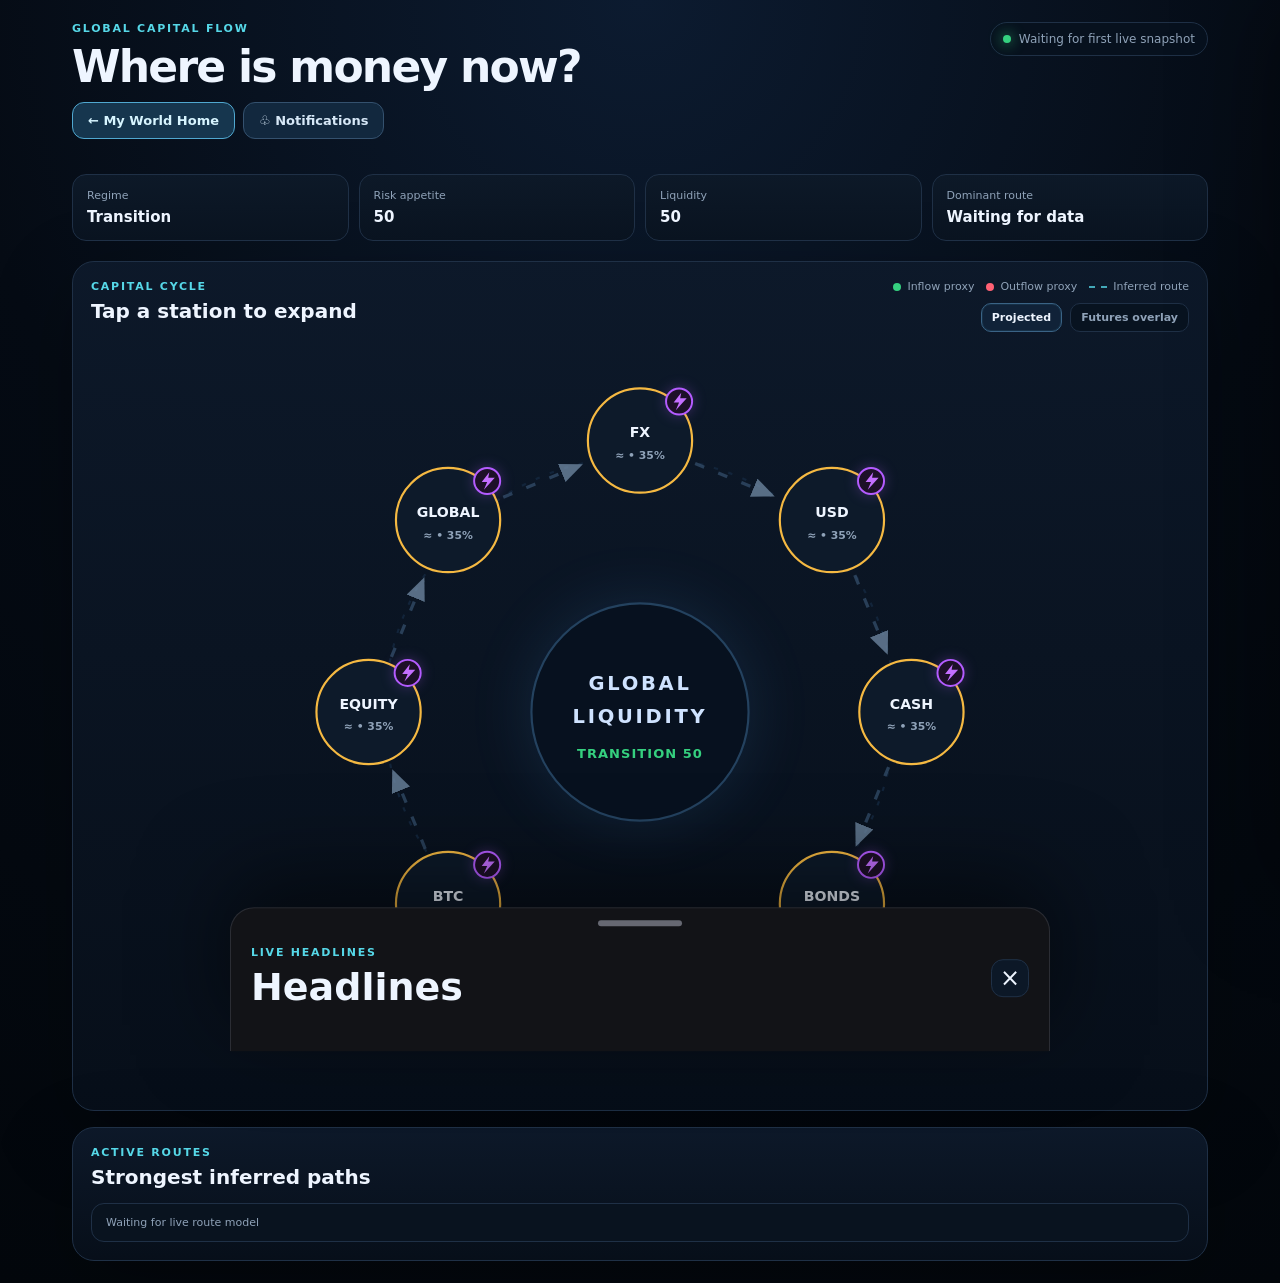
==== capital-flow.html @ 1a3ff0c4 "Preserve original capital flow dashboard as standalone module" ====
<!doctype html>
<html lang="en">
<head>
  <meta charset="utf-8" />
  <meta name="viewport" content="width=device-width,initial-scale=1,viewport-fit=cover" />
  <meta name="theme-color" content="#08111f" />
  <meta name="apple-mobile-web-app-capable" content="yes" />
  <meta name="apple-mobile-web-app-status-bar-style" content="black-translucent" />
  <meta name="apple-mobile-web-app-title" content="Capital Flow" />
  <link rel="manifest" href="./manifest.webmanifest" />
  <link rel="icon" href="./icon.svg" type="image/svg+xml" />
  <link rel="stylesheet" href="./styles.css" />
  <title>Capital Flow | My World</title>
</head>
<body>
  <div class="app-shell">
    <header class="topbar">
      <div>
        <p class="eyebrow">GLOBAL CAPITAL FLOW</p>
        <h1>Where is money now?</h1>
      </div>
      <div class="status-pill"><span class="dot"></span><span id="updated">Loading live snapshot</span></div>
    </header>

    <nav aria-label="Main navigation" style="display:flex;gap:8px;flex-wrap:wrap;padding:10px 0 15px"><a href="./index.html" style="display:inline-block;padding:10px 15px;border:1px solid #50a8d0;border-radius:12px;background:#16364e;color:#d7f5ff;text-decoration:none;font-weight:700;font-size:13px">← My World Home</a><a href="./notifications.html" style="display:inline-block;padding:10px 15px;border:1px solid #34516e;border-radius:12px;background:#12283e;color:#d7e8f7;text-decoration:none;font-weight:700;font-size:13px">♧ Notifications</a></nav>

    <main>
      <section class="summary-grid" aria-label="market summary">
        <article><span>Regime</span><strong id="regime">Transition</strong></article>
        <article><span>Risk appetite</span><strong id="riskScore">50</strong></article>
        <article><span>Liquidity</span><strong id="liquidityScore">50</strong></article>
        <article><span>Dominant route</span><strong id="dominantRoute">Loading</strong></article>
      </section>

      <section class="cycle-card">
        <div class="cycle-head">
          <div>
            <p class="eyebrow">CAPITAL CYCLE</p>
            <h2>Tap a station to expand</h2>
          </div>
          <div class="cycle-controls">
            <div class="legend">
              <span><i class="legend-dot inflow"></i>Inflow proxy</span>
              <span><i class="legend-dot outflow"></i>Outflow proxy</span>
              <span><i class="legend-line projected"></i>Inferred route</span>
            </div>
            <div class="view-toggles" aria-label="map layers">
              <button id="projectedToggle" class="toggle-btn active" type="button" aria-pressed="true">Projected</button>
              <button id="futuresToggle" class="toggle-btn" type="button" aria-pressed="false">Futures overlay</button>
            </div>
          </div>
        </div>

        <div class="cycle-wrap">
          <svg id="flowSvg" viewBox="0 0 700 700" role="img" aria-label="Global capital flow cycle">
            <defs>
              <marker id="arrow" markerWidth="8" markerHeight="8" refX="6" refY="3" orient="auto">
                <path d="M0,0 L0,6 L7,3 z" class="arrow-head"></path>
              </marker>
              <marker id="projectedArrow" markerWidth="8" markerHeight="8" refX="6" refY="3" orient="auto">
                <path d="M0,0 L0,6 L7,3 z" class="projected-arrow-head"></path>
              </marker>
            </defs>
            <circle cx="350" cy="350" r="235" class="orbit"></circle>
            <g id="edges"></g>
            <g id="projectedEdges"></g>
            <g id="futureLayer"></g>
            <g id="nodes"></g>
            <g class="core">
              <circle cx="350" cy="350" r="100"></circle>
              <text x="350" y="330" text-anchor="middle">GLOBAL</text>
              <text x="350" y="360" text-anchor="middle">LIQUIDITY</text>
              <text id="coreState" x="350" y="392" text-anchor="middle" class="core-state">LOADING</text>
            </g>
          </svg>
        </div>
      </section>

      <section class="routes-card">
        <div>
          <p class="eyebrow">ACTIVE ROUTES</p>
          <h2>Strongest inferred paths</h2>
        </div>
        <div id="routeList" class="route-list"></div>
      </section>
    </main>
  </div>

  <aside id="detailPanel" class="detail-panel" aria-hidden="true">
    <button id="closePanel" class="close-btn" aria-label="Close">×</button>
    <p class="eyebrow" id="detailType">STATION</p>
    <div class="detail-title-row">
      <h2 id="detailTitle">USD Cash</h2>
      <button id="openNewsFromDetail" class="news-chip" type="button">⚡ News</button>
    </div>
    <p id="detailDesc" class="detail-desc"></p>

    <div class="metric-grid">
      <article><span>Flow proxy</span><strong id="detailFlow"></strong></article>
      <article><span>Velocity</span><strong id="detailVelocity"></strong></article>
      <article><span>Confidence</span><strong id="detailConfidence"></strong></article>
      <article><span>Crowding proxy</span><strong id="detailCrowding"></strong></article>
    </div>

    <div class="section-block">
      <h3>Evidence</h3>
      <div id="evidenceList"></div>
    </div>

    <div class="section-block">
      <div class="section-title-row">
        <h3>Institutional / macro confirmation</h3>
        <span class="layer-label">public data</span>
      </div>
      <p class="section-note">Confirmation layer from public liquidity, credit, volatility and stablecoin data. It is not prime-broker or custodian flow.</p>
      <div id="institutionalList"></div>
    </div>

    <div class="section-block">
      <h3>Possible next destinations</h3>
      <div id="nextList"></div>
    </div>

    <div class="section-block">
      <div class="section-title-row">
        <h3>Futures positioning</h3>
        <span class="layer-label">overlay</span>
      </div>
      <p class="section-note">Price/volume are market proxies; open interest and COT are weekly CFTC futures-only positioning data. Labels are interpretive, not transaction-level proof.</p>
      <div id="futureList"></div>
    </div>
  </aside>

  <section id="newsSheet" class="news-sheet" aria-hidden="true">
    <div class="news-handle"></div>
    <div class="news-head">
      <div>
        <p class="eyebrow">LIVE HEADLINES</p>
        <h2 id="newsTitle">Headlines</h2>
      </div>
      <button id="closeNews" class="close-btn news-close" aria-label="Close news">×</button>
    </div>
    <p id="newsUpdated" class="news-updated"></p>
    <div id="newsList" class="news-list"></div>
  </section>

  <div id="backdrop" class="backdrop"></div>
  <div id="newsBackdrop" class="news-backdrop"></div>

  <script src="./snapshot.js"></script>
  <script src="./app-live.js"></script>
</body>
</html>
---- styles.css ----
:root{
  color-scheme:dark;
  --bg:#050b14;
  --panel:#0a1422;
  --panel2:#0d192a;
  --line:#1f3046;
  --text:#eef5ff;
  --muted:#8fa2b8;
  --green:#35d07f;
  --red:#ff6174;
  --amber:#f5b942;
  --blue:#55a6ff;
  --cyan:#56d8e8;
}
*{box-sizing:border-box}
html,body{margin:0;min-height:100%;background:radial-gradient(circle at top,#0c1b30 0,#050b14 48%,#03070c 100%);color:var(--text);font-family:Inter,ui-sans-serif,system-ui,-apple-system,BlinkMacSystemFont,"Segoe UI",sans-serif}
body{padding:env(safe-area-inset-top) env(safe-area-inset-right) env(safe-area-inset-bottom) env(safe-area-inset-left)}
button{font:inherit}
.app-shell{width:min(1180px,100%);margin:auto;padding:22px}
.topbar,.cycle-head{display:flex;justify-content:space-between;gap:18px;align-items:flex-start}
.eyebrow{margin:0 0 6px;color:var(--cyan);font-size:11px;font-weight:800;letter-spacing:.16em}
h1,h2,h3{margin:0}
h1{font-size:clamp(26px,5vw,44px);letter-spacing:-.04em}
h2{font-size:20px}
.status-pill{display:flex;align-items:center;gap:8px;padding:9px 12px;border:1px solid var(--line);border-radius:999px;background:#07111e;color:var(--muted);font-size:12px;white-space:nowrap}
.dot{width:8px;height:8px;border-radius:50%;background:var(--green);box-shadow:0 0 14px var(--green)}
.summary-grid{display:grid;grid-template-columns:repeat(4,1fr);gap:10px;margin:20px 0}
.summary-grid article,.metric-grid article{padding:14px;border:1px solid var(--line);border-radius:14px;background:linear-gradient(180deg,#0d1928,#091320)}
.summary-grid span,.metric-grid span{display:block;color:var(--muted);font-size:11px;margin-bottom:5px}
.summary-grid strong{font-size:15px}
.cycle-card,.routes-card{border:1px solid var(--line);border-radius:22px;background:linear-gradient(180deg,rgba(13,25,42,.96),rgba(7,15,26,.96));box-shadow:0 24px 80px rgba(0,0,0,.26)}
.cycle-card{padding:18px}
.cycle-controls{display:flex;flex-direction:column;align-items:flex-end;gap:10px}
.legend{display:flex;gap:12px;flex-wrap:wrap;color:var(--muted);font-size:11px}
.legend span{display:flex;gap:6px;align-items:center}
.legend-dot{display:inline-block;width:8px;height:8px;border-radius:50%}.legend-dot.inflow{background:var(--green)}.legend-dot.outflow{background:var(--red)}.legend-dot.neutral{background:var(--amber)}
.legend-line{display:inline-block;width:18px;height:0;border-top:2px dashed var(--cyan);opacity:.75}
.view-toggles{display:flex;gap:8px}
.toggle-btn{border:1px solid var(--line);background:#081320;color:var(--muted);padding:7px 10px;border-radius:10px;font-size:11px;font-weight:800;cursor:pointer}
.toggle-btn.active{color:var(--text);border-color:#3a6385;background:#102238;box-shadow:0 0 0 1px rgba(86,216,232,.08) inset}
.cycle-wrap{display:flex;justify-content:center;overflow:hidden}
#flowSvg{width:min(100%,760px);height:auto;overflow:visible}
.orbit{fill:none;stroke:#12243a;stroke-width:2;stroke-dasharray:4 10}
.edge{fill:none;stroke:#35506d;stroke-width:3;marker-end:url(#arrow);opacity:.72;stroke-dasharray:9 14;animation:flow 2.2s linear infinite}
.edge.strong{stroke:var(--green);stroke-width:5;filter:drop-shadow(0 0 5px rgba(53,208,127,.4))}
.edge.out{stroke:var(--red)}
.projected-edge{fill:none;stroke:var(--cyan);stroke-linecap:round;stroke-dasharray:5 10;marker-end:url(#projectedArrow);animation:projectedFlow 3.1s linear infinite}
.projected-edge.low{stroke:var(--amber)}
.projected-label{fill:#cdeff5;font-size:11px;font-weight:900;paint-order:stroke;stroke:#06101b;stroke-width:4px;stroke-linejoin:round}
.projected-arrow-head{fill:var(--cyan)}
@keyframes flow{to{stroke-dashoffset:-46}}
@keyframes projectedFlow{to{stroke-dashoffset:-30}}
.arrow-head{fill:#7690ab}
.node{cursor:pointer;transition:.2s}
.node circle{fill:#0d1a2a;stroke:#29415c;stroke-width:2;transition:.2s}
.node:hover circle,.node:focus circle{stroke:var(--cyan);filter:drop-shadow(0 0 7px rgba(86,216,232,.45))}
.node.active circle{stroke:var(--cyan);stroke-width:4;filter:drop-shadow(0 0 10px rgba(86,216,232,.5))}
.node.projected-target circle{stroke:#8ccfd8;stroke-width:3;filter:drop-shadow(0 0 7px rgba(86,216,232,.22))}
.node text{fill:var(--text);font-size:13px;font-weight:700;pointer-events:none}
.node .sub{fill:var(--muted);font-size:10px;font-weight:600}
.node.inflow circle{stroke:var(--green)}
.node.outflow circle{stroke:var(--red)}
.node.neutral circle{stroke:var(--amber)}
.core circle{fill:#07111f;stroke:#24425f;stroke-width:2;filter:drop-shadow(0 0 28px rgba(85,166,255,.12))}
.core text{fill:#cfe3ff;font-size:18px;font-weight:900;letter-spacing:.14em}
.core .core-state{fill:var(--green);font-size:12px;letter-spacing:.08em}
.routes-card{padding:18px;margin-top:16px}
.route-list{display:grid;gap:10px;margin-top:14px}
.route{display:grid;grid-template-columns:1fr auto;align-items:center;gap:12px;padding:12px 14px;border:1px solid var(--line);border-radius:13px;background:#09131f}
.route strong{font-size:13px}.route span{color:var(--muted);font-size:11px}
.badge{display:inline-flex;align-items:center;padding:4px 7px;border-radius:999px;font-size:9px;font-weight:900;letter-spacing:.08em;text-transform:uppercase}
.badge.observed{background:rgba(85,166,255,.12);color:#8bc2ff;border:1px solid rgba(85,166,255,.25)}
.badge.inferred{background:rgba(245,185,66,.12);color:#ffd06b;border:1px solid rgba(245,185,66,.24)}
.badge.mixed{background:rgba(86,216,232,.12);color:#8ce8f2;border:1px solid rgba(86,216,232,.25)}
.detail-panel{position:fixed;top:0;right:0;z-index:20;width:min(440px,94vw);height:100dvh;padding:28px 20px calc(24px + env(safe-area-inset-bottom));background:#07111d;border-left:1px solid var(--line);transform:translateX(105%);transition:.25s ease;overflow:auto;box-shadow:-30px 0 90px rgba(0,0,0,.4)}
.detail-panel.open{transform:translateX(0)}
.backdrop{position:fixed;inset:0;z-index:19;background:rgba(0,0,0,.52);opacity:0;pointer-events:none;transition:.25s}.backdrop.show{opacity:1;pointer-events:auto}
.close-btn{position:absolute;right:16px;top:16px;border:1px solid var(--line);background:#0c1827;color:var(--text);width:38px;height:38px;border-radius:12px;font-size:24px}
.detail-desc{color:var(--muted);line-height:1.6}
.metric-grid{display:grid;grid-template-columns:repeat(2,1fr);gap:10px;margin:18px 0}
.metric-grid strong{font-size:18px}
.section-block{padding-top:18px;margin-top:18px;border-top:1px solid var(--line)}
.section-block h3{font-size:13px;margin-bottom:10px}
.evidence,.next-row{padding:11px 0;border-bottom:1px solid rgba(31,48,70,.65)}
.evidence-top,.next-row{display:flex;justify-content:space-between;gap:10px;align-items:center}
.evidence p{margin:6px 0 0;color:var(--muted);font-size:12px;line-height:1.45}
.next-row span{color:var(--muted);font-size:12px}
@media(max-width:760px){
  .app-shell{padding:14px}
  .topbar{align-items:center}
  .summary-grid{grid-template-columns:repeat(2,1fr)}
  .cycle-head{display:block}
  .cycle-controls{align-items:flex-start;margin-top:12px}
  .legend{margin-top:0}
  .cycle-card{padding:14px}
  .node text{font-size:12px}
}
@media(max-width:430px){
  h1{font-size:27px}
  .status-pill{font-size:10px;padding:7px 9px}
  .summary-grid article{padding:11px}
  .cycle-wrap{margin-inline:-28px}
  #flowSvg{width:118%}
}

.future-link{stroke:#8e7cff;stroke-width:1.5;stroke-dasharray:3 7;opacity:.48}
.future-chip rect{fill:#11172b;stroke:#6757a8;stroke-width:1.2}
.future-chip text{fill:#c9c1ff;font-size:9px;font-weight:900;letter-spacing:.04em}
.future-chip{opacity:0;pointer-events:none;transition:opacity .2s ease}
.future-layer-on .future-chip{opacity:1}
.future-layer-on .future-link{opacity:.5}
.future-item{display:grid;grid-template-columns:1fr auto;gap:12px;padding:11px 0;border-bottom:1px solid rgba(31,48,70,.65)}
.future-item span{color:var(--muted);font-size:11px}
.future-state{font-size:10px;font-weight:900;letter-spacing:.08em;text-transform:uppercase}
.future-state.positive{color:var(--green)}
.future-state.neutral{color:var(--amber)}
.future-state.negative{color:var(--red)}
.section-title-row{display:flex;justify-content:space-between;gap:12px;align-items:center}
.layer-label{font-size:9px;letter-spacing:.1em;text-transform:uppercase;color:#c9c1ff;border:1px solid #4e437e;border-radius:999px;padding:3px 6px}
.section-note{margin:-2px 0 8px;color:var(--muted);font-size:11px;line-height:1.45}

@media(min-width:761px){
  .backdrop{display:none}
}
@media(max-width:760px){
  .backdrop.show{opacity:.24}
}

.institutional-item{display:grid;grid-template-columns:1fr auto;gap:14px;align-items:start;padding:11px 0;border-bottom:1px solid rgba(31,48,70,.65)}
.institutional-item span{color:var(--muted);font-size:11px;line-height:1.45}
.institutional-value{text-align:right;min-width:90px}
.institutional-value b{display:block;font-size:12px;margin-bottom:5px;color:var(--text)}

.detail-title-row{display:flex;align-items:center;justify-content:space-between;gap:12px}
.news-chip{border:1px solid rgba(182,90,255,.42);background:rgba(122,46,178,.16);color:#d9b6ff;border-radius:999px;padding:7px 10px;font-size:11px;font-weight:900;cursor:pointer}
.node-news{cursor:pointer}
.node-news circle{fill:#1d1028!important;stroke:#b45cff!important;stroke-width:1.8!important;filter:drop-shadow(0 0 6px rgba(180,92,255,.28))}
.node-news path{fill:#c46fff;pointer-events:none}
.node-news .news-count{fill:#f5e9ff!important;font-size:8px!important;font-weight:900!important;paint-order:stroke;stroke:#1d1028;stroke-width:3px}
.news-sheet{position:fixed;left:50%;bottom:0;z-index:32;width:min(820px,100%);max-height:78dvh;overflow:auto;padding:12px 20px calc(24px + env(safe-area-inset-bottom));background:#121317;border:1px solid #2b2d34;border-bottom:0;border-radius:24px 24px 0 0;box-shadow:0 -26px 90px rgba(0,0,0,.52);transform:translate(-50%,105%);transition:.28s ease}
.news-sheet.open{transform:translate(-50%,0)}
.news-handle{width:84px;height:6px;margin:0 auto 20px;border-radius:999px;background:#666872}
.news-head{display:flex;align-items:center;justify-content:space-between;gap:16px}
.news-head h2{font-size:clamp(24px,4vw,38px)}
.news-close{position:static;flex:0 0 auto}
.news-updated{margin:8px 0 18px;color:#858793;font-size:11px}
.news-list{display:grid;gap:2px}
.news-item{display:block;padding:16px 2px 18px;border-bottom:1px solid #282a31;color:var(--text);text-decoration:none}
.news-item:hover{background:rgba(255,255,255,.025)}
.news-item h3{font-size:clamp(16px,2.7vw,22px);line-height:1.28;font-weight:650;letter-spacing:-.015em}
.news-meta{display:flex;gap:7px;align-items:center;flex-wrap:wrap;margin-bottom:9px;color:#8e9099;font-size:11px}
.news-source-badge{padding:2px 5px;border:1px solid rgba(180,92,255,.32);border-radius:999px;color:#cfa8f7;font-size:8px;font-weight:900;letter-spacing:.05em;text-transform:uppercase}
.news-item.muted{opacity:.65}
.news-backdrop{position:fixed;inset:0;z-index:31;background:rgba(0,0,0,.62);opacity:0;pointer-events:none;transition:.25s}
.news-backdrop.show{opacity:1;pointer-events:auto}
@media(max-width:760px){
  .news-sheet{max-height:82dvh;padding-inline:18px}
  .news-item h3{font-size:18px}
}

.future-card{padding:14px 0 16px;border-bottom:1px solid rgba(31,48,70,.72)}
.future-card-head{display:flex;align-items:flex-start;justify-content:space-between;gap:12px}
.future-card-head strong{font-size:14px}
.future-horizon{display:block;margin-top:4px;color:var(--muted);font-size:10px}
.positioning-pill{display:inline-flex;align-items:center;justify-content:center;white-space:nowrap;padding:5px 8px;border-radius:999px;font-size:9px;font-weight:900;letter-spacing:.06em;text-transform:uppercase;border:1px solid var(--line)}
.positioning-pill.positive{color:var(--green);border-color:rgba(53,208,127,.35);background:rgba(53,208,127,.08)}
.positioning-pill.negative{color:var(--red);border-color:rgba(255,97,116,.35);background:rgba(255,97,116,.08)}
.positioning-pill.neutral{color:var(--amber);border-color:rgba(245,185,66,.35);background:rgba(245,185,66,.08)}
.future-explain{margin:9px 0 11px;color:var(--muted);font-size:11px;line-height:1.45}
.future-metrics{display:grid;grid-template-columns:repeat(3,1fr);gap:8px}
.future-metrics div{padding:9px;border:1px solid rgba(31,48,70,.8);border-radius:10px;background:#081320}
.future-metrics span{display:block;color:var(--muted);font-size:9px;margin-bottom:3px}
.future-metrics b{font-size:12px}
.cot-block{margin-top:10px;padding:10px;border:1px solid rgba(90,104,126,.28);border-radius:12px;background:#09111d}
.cot-title{display:flex;justify-content:space-between;gap:10px;margin-bottom:6px}
.cot-title span{font-size:10px;font-weight:900;letter-spacing:.08em;text-transform:uppercase;color:#cbd8e8}
.cot-title em{font-size:9px;color:var(--muted);font-style:normal}
.cot-row{display:grid;grid-template-columns:1fr auto auto;gap:10px;padding:6px 0;border-top:1px solid rgba(31,48,70,.45);align-items:center}
.cot-row span{font-size:10px;color:var(--muted)}
.cot-row b{font-size:11px}
.cot-row em{font-size:9px;color:var(--muted);font-style:normal}
.cot-empty{font-size:10px;color:var(--muted)}
.future-source{margin-top:8px;color:#66778c;font-size:9px}
@media(max-width:760px){
  .future-metrics{grid-template-columns:repeat(2,1fr)}
  .cot-row{grid-template-columns:1fr auto}
  .cot-row em{grid-column:1/-1}
}

.position-stack{display:grid;grid-template-columns:auto auto;gap:4px 6px;align-items:center;justify-items:end}
.position-label{font-size:8px;color:var(--muted);font-weight:900;letter-spacing:.08em;text-transform:uppercase}
.position-label.weekly{opacity:.72}
.future-explain b{color:#cbd8e8}
@media(max-width:520px){
  .future-card-head{align-items:stretch;flex-direction:column}
  .position-stack{justify-items:start;justify-content:start}
}
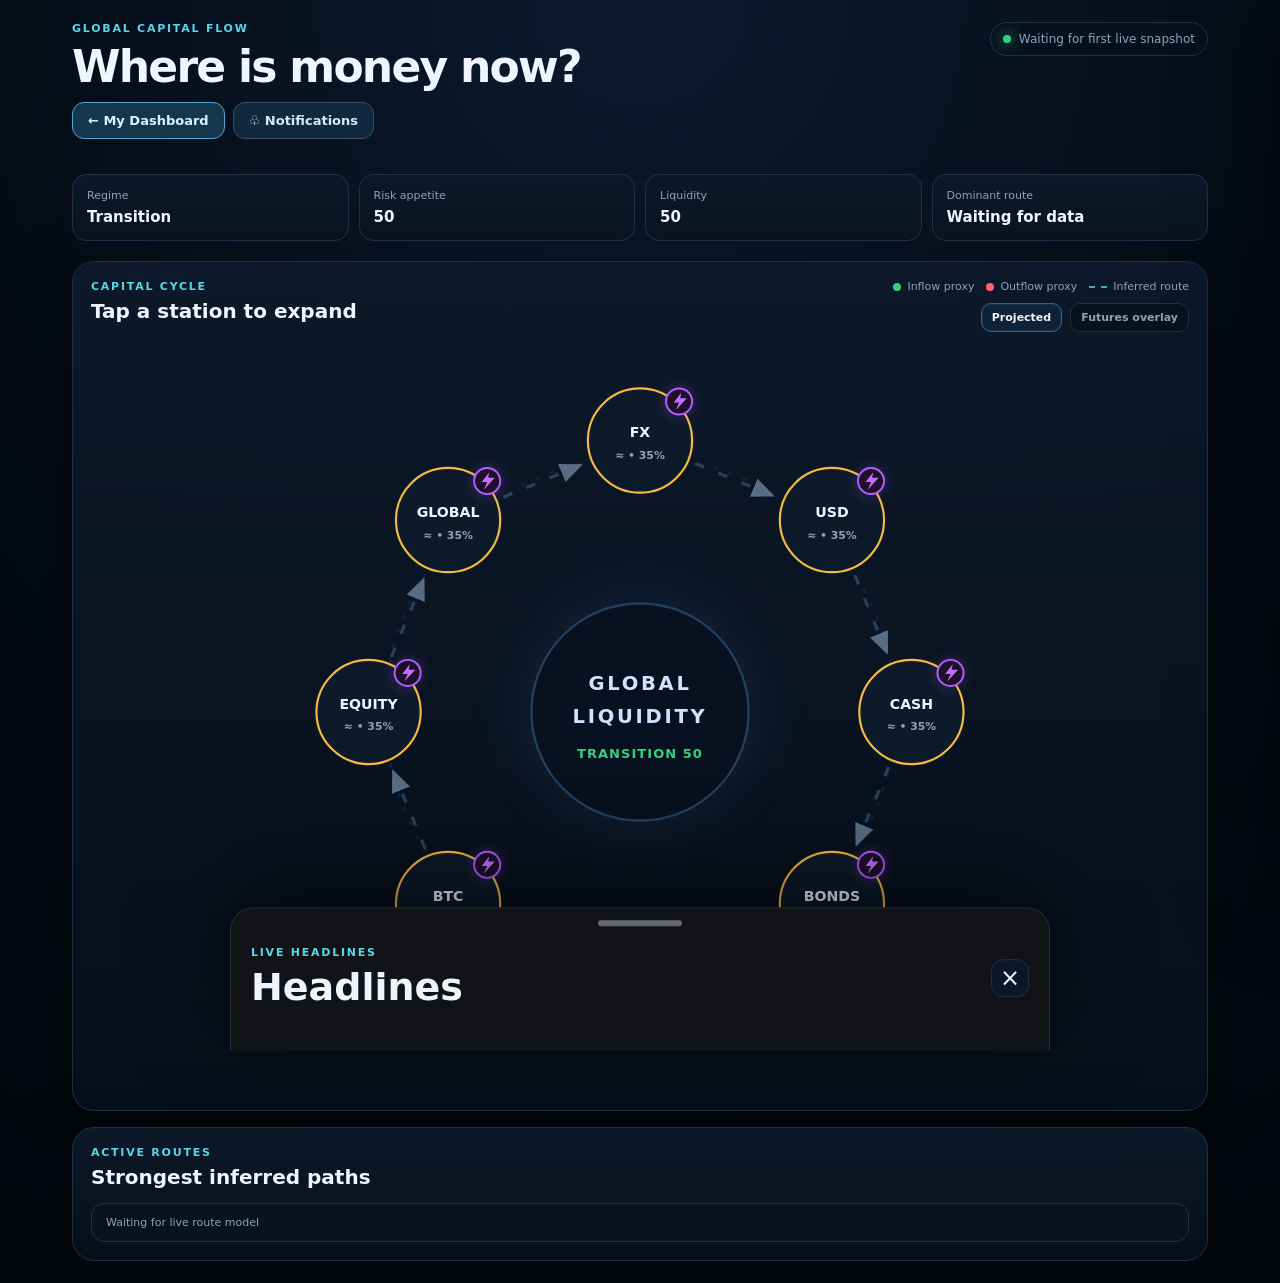
==== commit 9bf62e42: "Rename return navigation to My Dashboard" ====
--- a/capital-flow.html
+++ b/capital-flow.html
@@ -22,7 +22,7 @@
       <div class="status-pill"><span class="dot"></span><span id="updated">Loading live snapshot</span></div>
     </header>
 
-    <nav aria-label="Main navigation" style="display:flex;gap:8px;flex-wrap:wrap;padding:10px 0 15px"><a href="./index.html" style="display:inline-block;padding:10px 15px;border:1px solid #50a8d0;border-radius:12px;background:#16364e;color:#d7f5ff;text-decoration:none;font-weight:700;font-size:13px">← My World Home</a><a href="./notifications.html" style="display:inline-block;padding:10px 15px;border:1px solid #34516e;border-radius:12px;background:#12283e;color:#d7e8f7;text-decoration:none;font-weight:700;font-size:13px">♧ Notifications</a></nav>
+    <nav aria-label="Main navigation" style="display:flex;gap:8px;flex-wrap:wrap;padding:10px 0 15px"><a href="./index.html" style="display:inline-block;padding:10px 15px;border:1px solid #50a8d0;border-radius:12px;background:#16364e;color:#d7f5ff;text-decoration:none;font-weight:700;font-size:13px">← My Dashboard</a><a href="./notifications.html" style="display:inline-block;padding:10px 15px;border:1px solid #34516e;border-radius:12px;background:#12283e;color:#d7e8f7;text-decoration:none;font-weight:700;font-size:13px">♧ Notifications</a></nav>
 
     <main>
       <section class="summary-grid" aria-label="market summary">
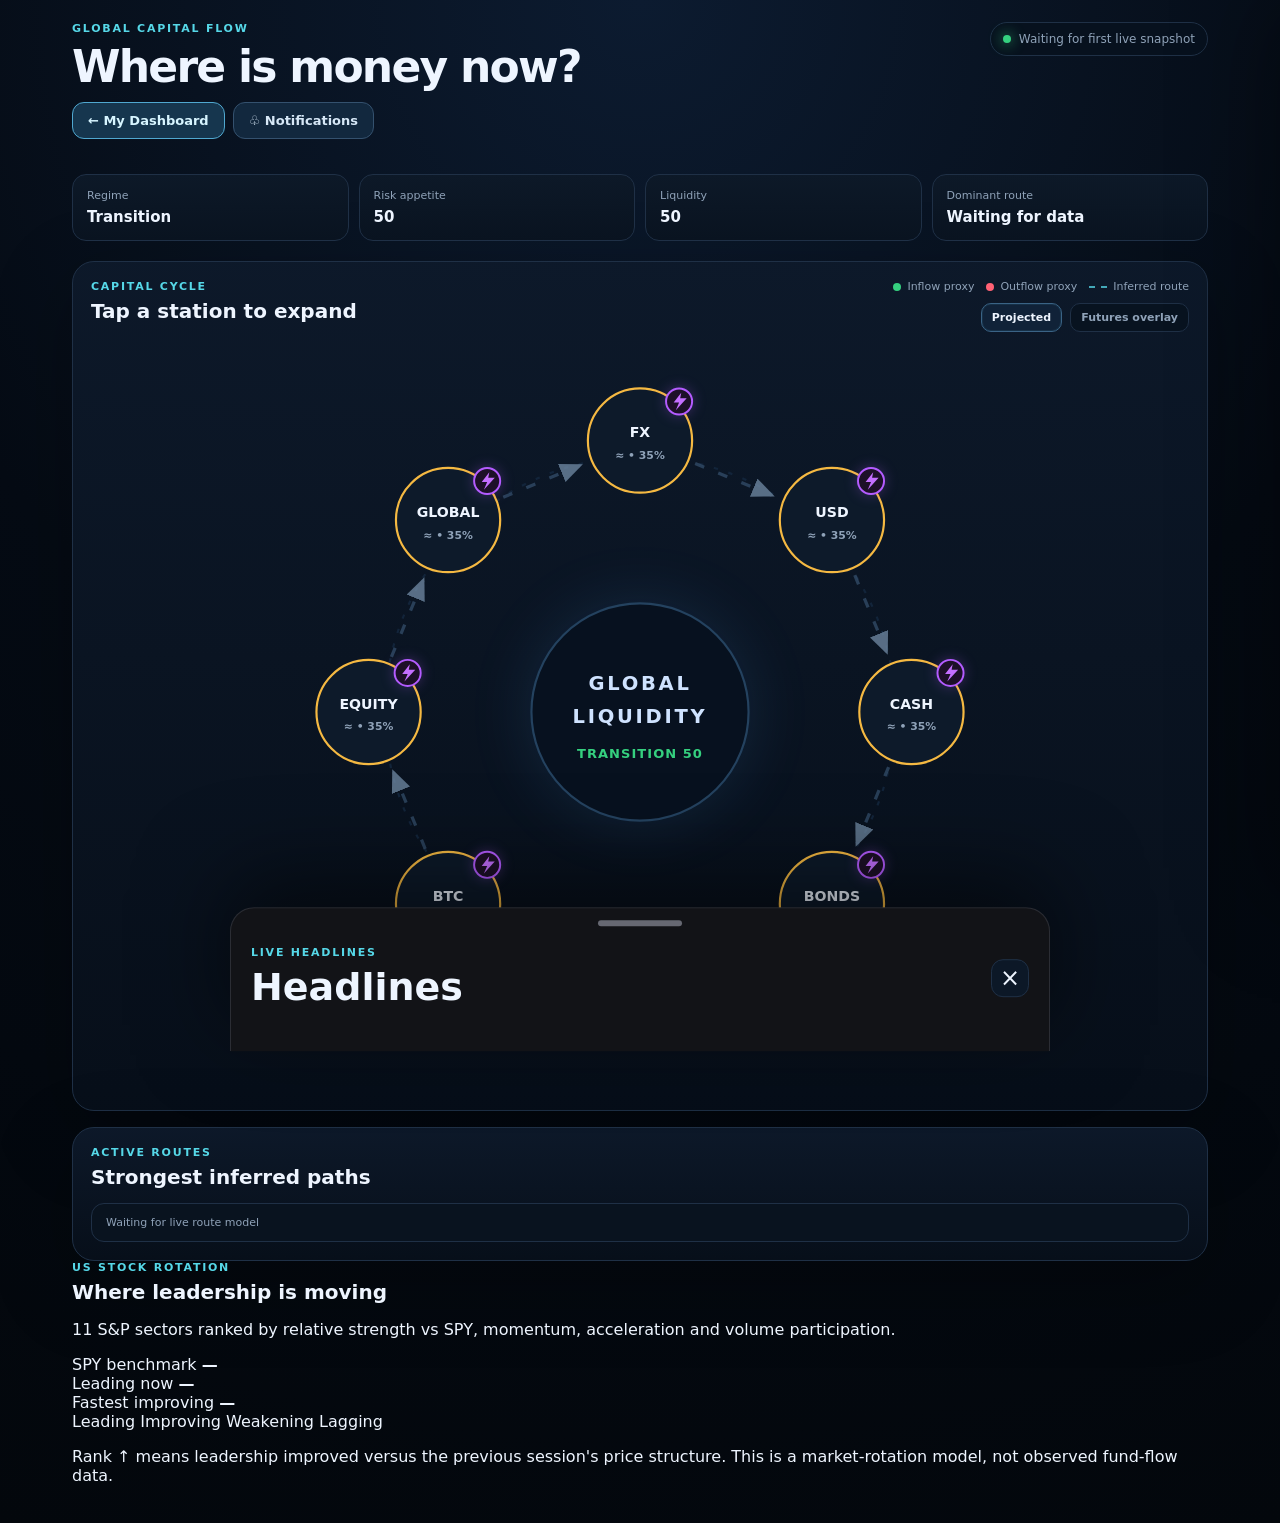
==== commit 72995c62: "Add US sector rotation section to Capital Flow" ====
--- a/capital-flow.html
+++ b/capital-flow.html
@@ -83,6 +83,41 @@
         </div>
         <div id="routeList" class="route-list"></div>
       </section>
+
+      <section class="rotation-card">
+        <div class="rotation-head">
+          <div>
+            <p class="eyebrow">US STOCK ROTATION</p>
+            <h2>Where leadership is moving</h2>
+            <p class="rotation-note">11 S&P sectors ranked by relative strength vs SPY, momentum, acceleration and volume participation.</p>
+          </div>
+          <div class="rotation-benchmark">
+            <span>SPY benchmark</span>
+            <strong id="rotationSpy">—</strong>
+          </div>
+        </div>
+
+        <div class="rotation-highlights">
+          <article>
+            <span>Leading now</span>
+            <strong id="rotationLeader">—</strong>
+          </article>
+          <article>
+            <span>Fastest improving</span>
+            <strong id="rotationImproving">—</strong>
+          </article>
+        </div>
+
+        <div class="rotation-legend">
+          <span><i class="rotation-dot leading"></i>Leading</span>
+          <span><i class="rotation-dot improving"></i>Improving</span>
+          <span><i class="rotation-dot weakening"></i>Weakening</span>
+          <span><i class="rotation-dot lagging"></i>Lagging</span>
+        </div>
+
+        <div id="sectorRotationList" class="sector-rotation-list"></div>
+        <p class="rotation-footnote">Rank ↑ means leadership improved versus the previous session's price structure. This is a market-rotation model, not observed fund-flow data.</p>
+      </section>
     </main>
   </div>
 
